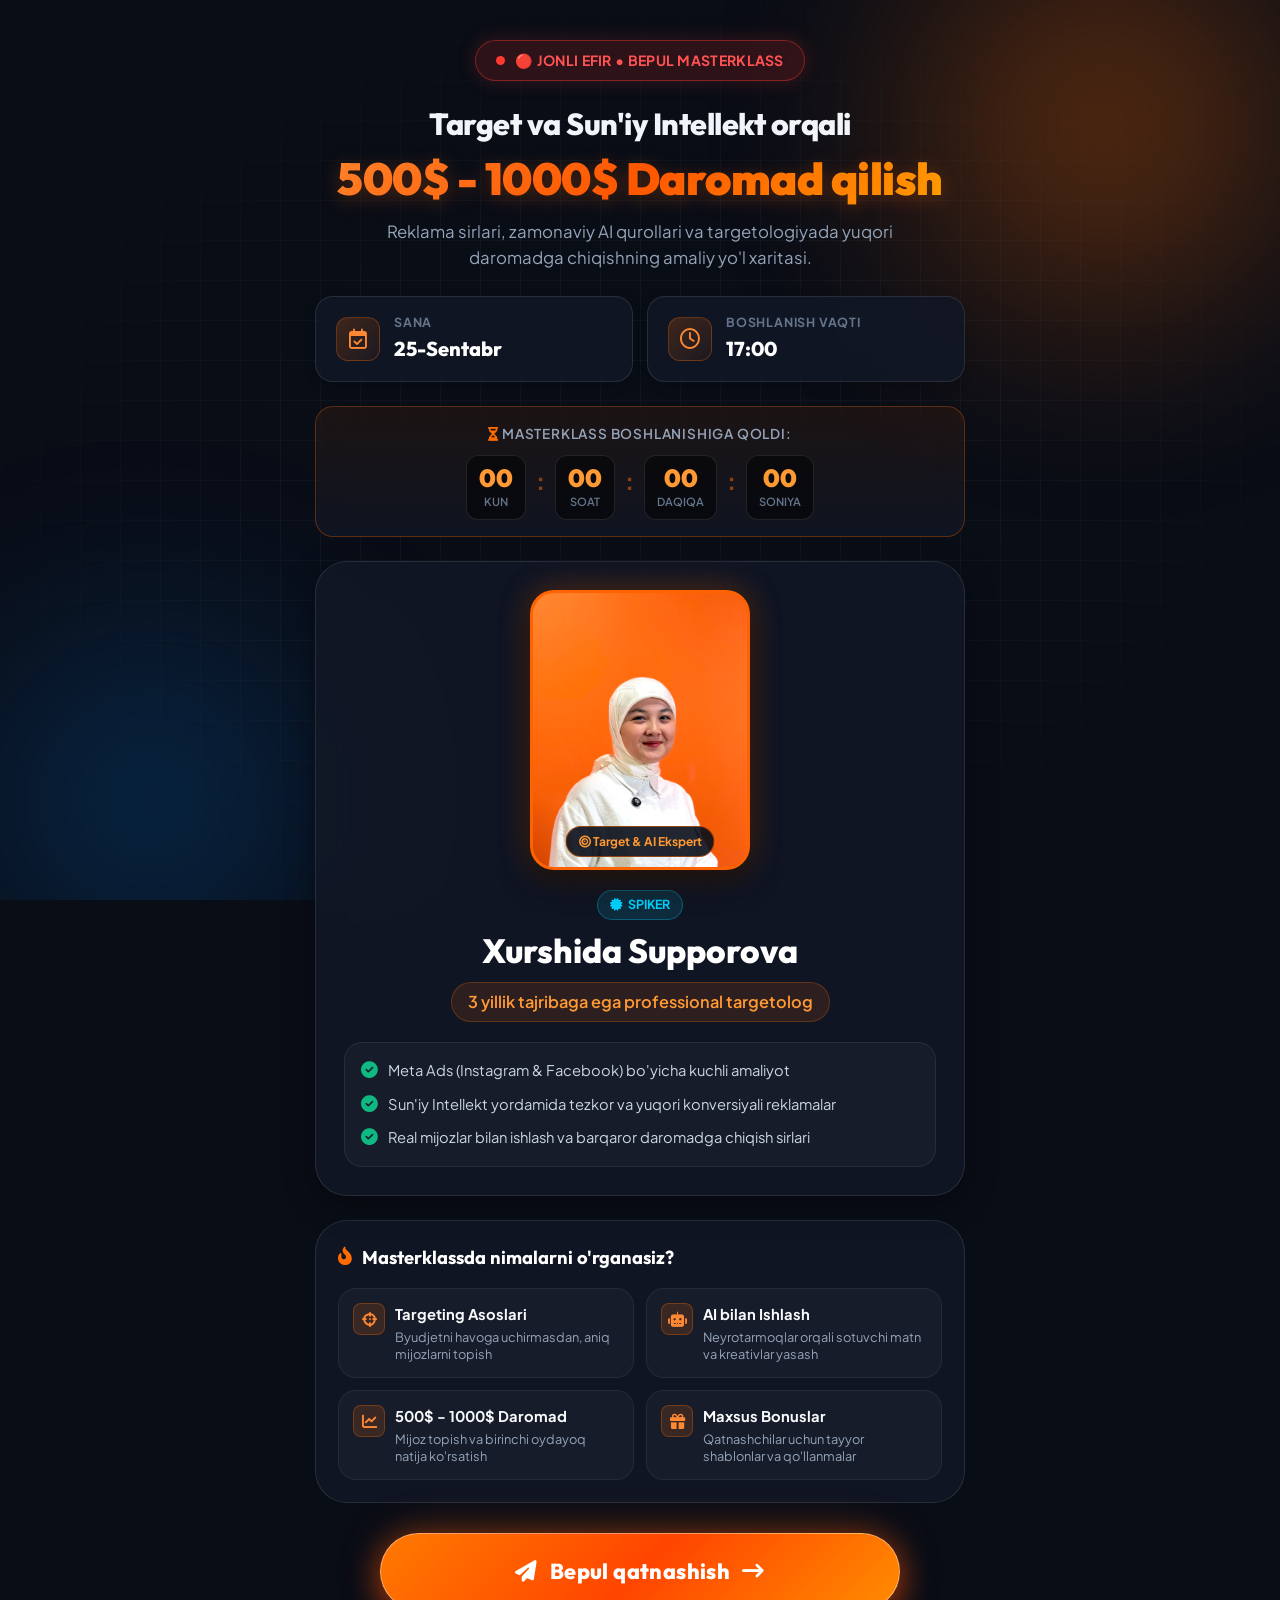
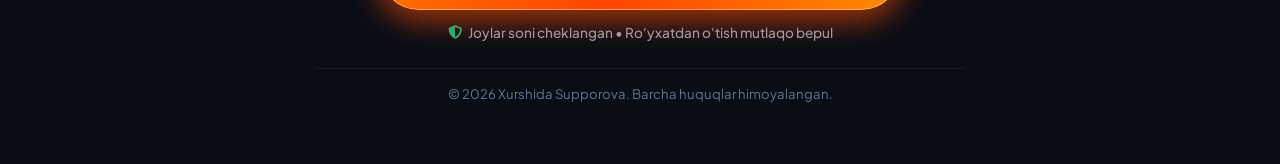
==== Xurshida_protarget.html @ 2bc8caa8 "Initial commit - Target va AI landing page" ====
<!DOCTYPE html>
<html lang="uz">
<head>
  <meta charset="UTF-8">
  <meta name="viewport" content="width=device-width, initial-scale=1.0">
  <title>Target va Sun'iy Intellekt orqali 500$ - 1000$ Daromad Qilish | Xurshida Supporova</title>
  
  <!-- SEO & Social Meta Tags -->
  <meta name="description" content="Target va Sun'iy Intellekt yordamida 500$ - 1000$ daromad qilish sirlari. Xurshida Supporova bilan bepul masterklass.">
  <meta property="og:title" content="Target va Sun'iy Intellekt orqali 500$ - 1000$ Daromad Qilish">
  <meta property="og:description" content="25-Sentabr, soat 17:00 da bepul jonli masterklass!">
  <meta property="og:image" content="assets/xurshida.png">
  <meta property="og:type" content="website">

  <!-- Google Fonts -->
  <link rel="preconnect" href="https://fonts.googleapis.com">
  <link rel="preconnect" href="https://fonts.gstatic.com" crossorigin>
  <link href="https://fonts.googleapis.com/css2?family=Plus+Jakarta+Sans:wght@400;500;600;700;800;900&family=Outfit:wght@400;600;700;800;900&display=swap" rel="stylesheet">
  
  <!-- Font Awesome Icons -->
  <link rel="stylesheet" href="https://cdnjs.cloudflare.com/ajax/libs/font-awesome/6.5.1/css/all.min.css">
  
  <style>
    /* ==========================================================================
       CSS Reset & Variables
       ========================================================================== */
    :root {
      --primary-orange: #ff6b00;
      --primary-orange-light: #ff8833;
      --primary-orange-glow: rgba(255, 107, 0, 0.4);
      --accent-cyan: #00d2ff;
      --accent-blue: #3b82f6;
      
      --bg-dark: #090d16;
      --bg-card: rgba(18, 24, 38, 0.85);
      --bg-card-hover: rgba(24, 32, 50, 0.95);
      --bg-glass: rgba(255, 255, 255, 0.04);
      
      --border-color: rgba(255, 255, 255, 0.1);
      --border-highlight: rgba(255, 107, 0, 0.4);
      
      --text-main: #ffffff;
      --text-muted: #94a3b8;
      --text-dim: #64748b;
      
      --font-heading: 'Outfit', -apple-system, BlinkMacSystemFont, sans-serif;
      --font-body: 'Plus Jakarta Sans', -apple-system, BlinkMacSystemFont, sans-serif;
      
      --shadow-sm: 0 4px 12px rgba(0, 0, 0, 0.2);
      --shadow-md: 0 10px 30px rgba(0, 0, 0, 0.35);
      --shadow-glow: 0 0 40px rgba(255, 107, 0, 0.25);
      
      --radius-sm: 12px;
      --radius-md: 18px;
      --radius-lg: 24px;
      --radius-xl: 32px;
    }

    *, *::before, *::after {
      box-sizing: border-box;
      margin: 0;
      padding: 0;
    }

    html {
      scroll-behavior: smooth;
    }

    body {
      font-family: var(--font-body);
      background-color: var(--bg-dark);
      color: var(--text-main);
      min-height: 100vh;
      line-height: 1.6;
      overflow-x: hidden;
      position: relative;
      -webkit-font-smoothing: antialiased;
    }

    /* Background Effects */
    .bg-effects {
      position: fixed;
      top: 0;
      left: 0;
      width: 100vw;
      height: 100vh;
      pointer-events: none;
      z-index: 0;
      overflow: hidden;
    }

    .glow {
      position: absolute;
      border-radius: 50%;
      filter: blur(100px);
      opacity: 0.45;
    }

    .glow-1 {
      width: 550px;
      height: 550px;
      background: radial-gradient(circle, #ff6b00 0%, rgba(255, 107, 0, 0) 70%);
      top: -150px;
      right: -100px;
      animation: floatSlow 12s ease-in-out infinite alternate;
    }

    .glow-2 {
      width: 500px;
      height: 500px;
      background: radial-gradient(circle, #0088ff 0%, rgba(0, 136, 255, 0) 70%);
      bottom: -150px;
      left: -100px;
      opacity: 0.3;
      animation: floatSlow 15s ease-in-out infinite alternate-reverse;
    }

    .target-grid {
      position: absolute;
      inset: 0;
      background-image: 
        linear-gradient(rgba(255, 255, 255, 0.03) 1px, transparent 1px),
        linear-gradient(90deg, rgba(255, 255, 255, 0.03) 1px, transparent 1px);
      background-size: 40px 40px;
      mask-image: radial-gradient(ellipse at center, black 40%, transparent 80%);
      -webkit-mask-image: radial-gradient(ellipse at center, black 40%, transparent 80%);
    }

    @keyframes floatSlow {
      0% { transform: translateY(0px) scale(1); }
      100% { transform: translateY(50px) scale(1.1); }
    }

    /* Layout */
    .main-wrapper {
      position: relative;
      z-index: 1;
      padding: 40px 16px 60px;
      display: flex;
      justify-content: center;
    }

    .container {
      width: 100%;
      max-width: 650px;
      display: flex;
      flex-direction: column;
      align-items: center;
      gap: 24px;
    }

    /* Live Badge */
    .badge-container {
      display: flex;
      justify-content: center;
      width: 100%;
    }

    .live-pill {
      display: inline-flex;
      align-items: center;
      gap: 10px;
      padding: 8px 20px;
      background: rgba(255, 59, 48, 0.15);
      border: 1px solid rgba(255, 59, 48, 0.4);
      border-radius: 50px;
      font-size: 0.88rem;
      font-weight: 700;
      color: #ff5252;
      letter-spacing: 0.3px;
      text-transform: uppercase;
      backdrop-filter: blur(10px);
      box-shadow: 0 0 20px rgba(255, 59, 48, 0.2);
    }

    .pulsing-dot {
      width: 9px;
      height: 9px;
      background-color: #ff3b30;
      border-radius: 50%;
      display: inline-block;
      animation: pulseDot 1.6s infinite;
    }

    @keyframes pulseDot {
      0% { transform: scale(0.95); box-shadow: 0 0 0 0 rgba(255, 59, 48, 0.8); }
      70% { transform: scale(1); box-shadow: 0 0 0 10px rgba(255, 59, 48, 0); }
      100% { transform: scale(0.95); box-shadow: 0 0 0 0 rgba(255, 59, 48, 0); }
    }

    /* Header */
    .header-section {
      text-align: center;
      width: 100%;
    }

    .main-title {
      font-family: var(--font-heading);
      display: flex;
      flex-direction: column;
      gap: 8px;
      line-height: 1.25;
      font-weight: 800;
    }

    .title-line-1 {
      font-size: clamp(1.4rem, 4.5vw, 1.9rem);
      color: #f1f5f9;
      letter-spacing: -0.5px;
    }

    .title-line-2 {
      font-size: clamp(1.85rem, 6.5vw, 2.8rem);
      font-weight: 900;
      letter-spacing: -0.5px;
    }

    .gradient-text {
      background: linear-gradient(135deg, #ff8833 0%, #ff5500 50%, #ffaa00 100%);
      -webkit-background-clip: text;
      -webkit-text-fill-color: transparent;
      text-shadow: 0 4px 20px rgba(255, 107, 0, 0.3);
    }

    .subtitle-text {
      margin-top: 12px;
      font-size: clamp(0.95rem, 2.5vw, 1.05rem);
      color: var(--text-muted);
      max-width: 540px;
      margin-inline: auto;
    }

    /* Date & Time */
    .datetime-grid {
      display: grid;
      grid-template-columns: 1fr 1fr;
      gap: 14px;
      width: 100%;
    }

    .datetime-card {
      display: flex;
      align-items: center;
      gap: 14px;
      background: var(--bg-card);
      border: 1px solid var(--border-color);
      padding: 16px 20px;
      border-radius: var(--radius-md);
      backdrop-filter: blur(16px);
      box-shadow: var(--shadow-sm);
    }

    .datetime-card .icon-wrap {
      width: 44px;
      height: 44px;
      background: linear-gradient(135deg, rgba(255, 107, 0, 0.2), rgba(255, 107, 0, 0.05));
      border: 1px solid rgba(255, 107, 0, 0.3);
      border-radius: var(--radius-sm);
      display: flex;
      align-items: center;
      justify-content: center;
      font-size: 1.25rem;
      color: #ff8833;
      flex-shrink: 0;
    }

    .dt-info {
      display: flex;
      flex-direction: column;
    }

    .dt-label {
      font-size: 0.78rem;
      text-transform: uppercase;
      letter-spacing: 0.8px;
      color: var(--text-dim);
      font-weight: 700;
    }

    .dt-value {
      font-family: var(--font-heading);
      font-size: 1.25rem;
      font-weight: 800;
      color: #ffffff;
    }

    /* Countdown */
    .countdown-wrapper {
      width: 100%;
      background: linear-gradient(180deg, rgba(255, 107, 0, 0.08) 0%, rgba(18, 24, 38, 0.7) 100%);
      border: 1px solid rgba(255, 107, 0, 0.3);
      border-radius: var(--radius-md);
      padding: 16px 20px;
      text-align: center;
      backdrop-filter: blur(16px);
    }

    .countdown-header {
      font-size: 0.85rem;
      color: var(--text-muted);
      text-transform: uppercase;
      letter-spacing: 0.8px;
      font-weight: 600;
      margin-bottom: 10px;
    }

    .countdown-grid {
      display: flex;
      justify-content: center;
      align-items: center;
      gap: 10px;
    }

    .timer-box {
      background: rgba(0, 0, 0, 0.5);
      border: 1px solid rgba(255, 255, 255, 0.1);
      border-radius: var(--radius-sm);
      padding: 8px 12px;
      min-width: 60px;
      display: flex;
      flex-direction: column;
      align-items: center;
    }

    .timer-num {
      font-family: var(--font-heading);
      font-size: 1.55rem;
      font-weight: 900;
      color: #ff9933;
      line-height: 1.1;
    }

    .timer-unit {
      font-size: 0.7rem;
      color: var(--text-dim);
      text-transform: uppercase;
      font-weight: 600;
      margin-top: 2px;
    }

    .timer-separator {
      font-size: 1.4rem;
      font-weight: 800;
      color: rgba(255, 107, 0, 0.5);
      margin-bottom: 12px;
    }

    /* Speaker Spotlight Card */
    .speaker-spotlight-card {
      width: 100%;
      background: var(--bg-card);
      border: 1px solid var(--border-color);
      border-radius: var(--radius-xl);
      padding: 28px;
      box-shadow: var(--shadow-md);
      backdrop-filter: blur(20px);
    }

    .speaker-card-inner {
      display: flex;
      flex-direction: column;
      align-items: center;
      gap: 20px;
      text-align: center;
    }

    .image-frame {
      position: relative;
      width: 220px;
      height: 280px;
      border-radius: 24px;
      overflow: hidden;
      border: 3px solid rgba(255, 107, 0, 0.6);
      box-shadow: 0 10px 30px rgba(0, 0, 0, 0.6), 0 0 30px rgba(255, 107, 0, 0.35);
      background: #ff5500;
    }

    .speaker-photo {
      width: 100%;
      height: 100%;
      object-fit: cover;
      object-position: top center;
      display: block;
    }

    .speaker-tag-badge {
      position: absolute;
      bottom: 10px;
      left: 50%;
      transform: translateX(-50%);
      background: rgba(10, 15, 26, 0.9);
      border: 1px solid rgba(255, 107, 0, 0.5);
      padding: 5px 12px;
      border-radius: 50px;
      font-size: 0.75rem;
      font-weight: 700;
      color: #ff9933;
      white-space: nowrap;
    }

    .speaker-details {
      display: flex;
      flex-direction: column;
      align-items: center;
      gap: 14px;
      width: 100%;
    }

    .speaker-badge {
      display: inline-flex;
      align-items: center;
      gap: 6px;
      background: rgba(0, 210, 255, 0.12);
      border: 1px solid rgba(0, 210, 255, 0.3);
      color: var(--accent-cyan);
      padding: 4px 12px;
      border-radius: 50px;
      font-size: 0.78rem;
      font-weight: 700;
      text-transform: uppercase;
    }

    .speaker-name {
      font-family: var(--font-heading);
      font-size: clamp(1.6rem, 4vw, 2.1rem);
      font-weight: 800;
      color: #ffffff;
      margin-top: 4px;
    }

    .speaker-role {
      font-size: 1.02rem;
      color: #ff9933;
      font-weight: 600;
      background: rgba(255, 107, 0, 0.12);
      padding: 6px 16px;
      border-radius: 50px;
      border: 1px solid rgba(255, 107, 0, 0.25);
      margin-top: 4px;
    }

    .speaker-perks {
      display: flex;
      flex-direction: column;
      gap: 10px;
      width: 100%;
      text-align: left;
      background: rgba(255, 255, 255, 0.03);
      border: 1px solid rgba(255, 255, 255, 0.07);
      padding: 16px;
      border-radius: var(--radius-md);
      margin-top: 6px;
    }

    .perk-item {
      display: flex;
      align-items: flex-start;
      gap: 10px;
      font-size: 0.92rem;
      color: #cbd5e1;
    }

    .perk-item i {
      color: #10b981;
      font-size: 1.05rem;
      margin-top: 3px;
      flex-shrink: 0;
    }

    /* Benefits */
    .benefits-card {
      width: 100%;
      background: var(--bg-card);
      border: 1px solid var(--border-color);
      border-radius: var(--radius-xl);
      padding: 22px;
    }

    .benefits-title {
      font-family: var(--font-heading);
      font-size: 1.15rem;
      font-weight: 700;
      color: #ffffff;
      margin-bottom: 16px;
      display: flex;
      align-items: center;
      gap: 10px;
    }

    .benefits-title i {
      color: var(--primary-orange);
    }

    .benefits-grid {
      display: grid;
      grid-template-columns: 1fr 1fr;
      gap: 12px;
    }

    .benefit-box {
      background: rgba(255, 255, 255, 0.03);
      border: 1px solid rgba(255, 255, 255, 0.06);
      border-radius: var(--radius-md);
      padding: 14px;
      display: flex;
      gap: 10px;
      align-items: flex-start;
    }

    .b-icon {
      width: 32px;
      height: 32px;
      background: rgba(255, 107, 0, 0.15);
      border: 1px solid rgba(255, 107, 0, 0.3);
      border-radius: 8px;
      display: flex;
      align-items: center;
      justify-content: center;
      color: var(--primary-orange-light);
      font-size: 0.95rem;
      flex-shrink: 0;
    }

    .b-content h4 {
      font-size: 0.92rem;
      font-weight: 700;
      color: #f8fafc;
      margin-bottom: 2px;
    }

    .b-content p {
      font-size: 0.8rem;
      color: var(--text-muted);
      line-height: 1.35;
    }

    /* CTA Button */
    .cta-section {
      width: 100%;
      display: flex;
      flex-direction: column;
      align-items: center;
      gap: 12px;
      margin-top: 6px;
    }

    .cta-btn {
      width: 100%;
      max-width: 520px;
      display: block;
      text-decoration: none;
      background: linear-gradient(135deg, #ff7a00 0%, #ff4500 50%, #ff8c00 100%);
      color: #ffffff;
      padding: 20px 28px;
      border-radius: 50px;
      font-family: var(--font-heading);
      font-size: 1.35rem;
      font-weight: 800;
      letter-spacing: 0.4px;
      text-align: center;
      position: relative;
      overflow: hidden;
      box-shadow: 0 10px 30px rgba(255, 69, 0, 0.5), 0 0 40px rgba(255, 107, 0, 0.35);
      border: 1px solid rgba(255, 255, 255, 0.4);
      cursor: pointer;
      transition: transform 0.2s ease, box-shadow 0.2s ease;
      animation: buttonHeartbeat 2.2s infinite ease-in-out;
    }

    .cta-btn:hover {
      transform: translateY(-3px) scale(1.02);
      box-shadow: 0 16px 45px rgba(255, 69, 0, 0.7), 0 0 60px rgba(255, 107, 0, 0.6);
    }

    .btn-content {
      position: relative;
      z-index: 2;
      display: flex;
      align-items: center;
      justify-content: center;
      gap: 12px;
    }

    @keyframes buttonHeartbeat {
      0% { box-shadow: 0 10px 30px rgba(255, 69, 0, 0.45), 0 0 0 0 rgba(255, 107, 0, 0.6); }
      50% { box-shadow: 0 14px 40px rgba(255, 69, 0, 0.7), 0 0 0 15px rgba(255, 107, 0, 0); }
      100% { box-shadow: 0 10px 30px rgba(255, 69, 0, 0.45), 0 0 0 0 rgba(255, 107, 0, 0); }
    }

    .cta-note {
      font-size: 0.85rem;
      color: var(--text-muted);
      display: flex;
      align-items: center;
      gap: 6px;
      font-weight: 500;
      text-align: center;
    }

    .cta-note i {
      color: #10b981;
    }

    .site-footer {
      text-align: center;
      font-size: 0.82rem;
      color: var(--text-dim);
      padding-top: 14px;
      border-top: 1px solid rgba(255, 255, 255, 0.05);
      width: 100%;
    }

    @media (max-width: 600px) {
      .main-wrapper { padding: 20px 12px 35px; }
      .datetime-grid { grid-template-columns: 1fr; }
      .benefits-grid { grid-template-columns: 1fr; }
      .cta-btn { font-size: 1.15rem; padding: 16px 20px; }
    }
  </style>
</head>
<body>
  <!-- Dynamic Background -->
  <div class="bg-effects">
    <div class="glow glow-1"></div>
    <div class="glow glow-2"></div>
    <div class="target-grid"></div>
  </div>

  <!-- Main Container -->
  <main class="main-wrapper">
    <div class="container">
      
      <!-- Top Live Badge -->
      <div class="badge-container">
        <span class="live-pill">
          <span class="pulsing-dot"></span>
          <span>🔴 Jonli Efir • Bepul Masterklass</span>
        </span>
      </div>

      <!-- Hero Header Section -->
      <header class="header-section">
        <h1 class="main-title">
          <span class="title-line-1">Target va Sun'iy Intellekt orqali</span>
          <span class="title-line-2 gradient-text">500$ - 1000$ Daromad qilish</span>
        </h1>
        <p class="subtitle-text">
          Reklama sirlari, zamonaviy AI qurollari va targetologiyada yuqori daromadga chiqishning amaliy yo'l xaritasi.
        </p>
      </header>

      <!-- Date & Time Info Bar -->
      <div class="datetime-grid">
        <div class="datetime-card">
          <div class="icon-wrap">
            <i class="fa-regular fa-calendar-check"></i>
          </div>
          <div class="dt-info">
            <span class="dt-label">Sana</span>
            <span class="dt-value">25-Sentabr</span>
          </div>
        </div>

        <div class="datetime-card">
          <div class="icon-wrap">
            <i class="fa-regular fa-clock"></i>
          </div>
          <div class="dt-info">
            <span class="dt-label">Boshlanish vaqti</span>
            <span class="dt-value">17:00</span>
          </div>
        </div>
      </div>

      <!-- Countdown Timer -->
      <div class="countdown-wrapper">
        <div class="countdown-header">
          <i class="fa-solid fa-hourglass-half" style="color: #ff6b00;"></i> Masterklass boshlanishiga qoldi:
        </div>
        <div class="countdown-grid">
          <div class="timer-box">
            <span class="timer-num" id="cdDays">00</span>
            <span class="timer-unit">Kun</span>
          </div>
          <div class="timer-separator">:</div>
          <div class="timer-box">
            <span class="timer-num" id="cdHours">00</span>
            <span class="timer-unit">Soat</span>
          </div>
          <div class="timer-separator">:</div>
          <div class="timer-box">
            <span class="timer-num" id="cdMinutes">00</span>
            <span class="timer-unit">Daqiqa</span>
          </div>
          <div class="timer-separator">:</div>
          <div class="timer-box">
            <span class="timer-num" id="cdSeconds">00</span>
            <span class="timer-unit">Soniya</span>
          </div>
        </div>
      </div>

      <!-- Main Speaker Spotlight Card -->
      <div class="speaker-spotlight-card">
        <div class="speaker-card-inner">
          
          <!-- Speaker Image Area -->
          <div class="image-frame">
            <img src="assets/xurshida.png" alt="Xurshida Supporova" class="speaker-photo" onerror="this.src='speaker.png'">
            <div class="speaker-tag-badge">
              <i class="fa-solid fa-bullseye"></i> Target & AI Ekspert
            </div>
          </div>

          <!-- Speaker Details -->
          <div class="speaker-details">
            <div class="speaker-meta">
              <span class="speaker-badge"><i class="fa-solid fa-certificate"></i> Spiker</span>
              <h2 class="speaker-name">Xurshida Supporova</h2>
              <p class="speaker-role">3 yillik tajribaga ega professional targetolog</p>
            </div>

            <!-- Key Features -->
            <div class="speaker-perks">
              <div class="perk-item">
                <i class="fa-solid fa-circle-check"></i>
                <span>Meta Ads (Instagram & Facebook) bo'yicha kuchli amaliyot</span>
              </div>
              <div class="perk-item">
                <i class="fa-solid fa-circle-check"></i>
                <span>Sun'iy Intellekt yordamida tezkor va yuqori konversiyali reklamalar</span>
              </div>
              <div class="perk-item">
                <i class="fa-solid fa-circle-check"></i>
                <span>Real mijozlar bilan ishlash va barqaror daromadga chiqish sirlari</span>
              </div>
            </div>
          </div>

        </div>
      </div>

      <!-- What You Will Learn -->
      <div class="benefits-card">
        <h3 class="benefits-title">
          <i class="fa-solid fa-fire-flame-curved"></i> Masterklassda nimalarni o'rganasiz?
        </h3>
        <div class="benefits-grid">
          <div class="benefit-box">
            <div class="b-icon"><i class="fa-solid fa-crosshairs"></i></div>
            <div class="b-content">
              <h4>Targeting Asoslari</h4>
              <p>Byudjetni havoga uchirmasdan, aniq mijozlarni topish</p>
            </div>
          </div>
          <div class="benefit-box">
            <div class="b-icon"><i class="fa-solid fa-robot"></i></div>
            <div class="b-content">
              <h4>AI bilan Ishlash</h4>
              <p>Neyrotarmoqlar orqali sotuvchi matn va kreativlar yasash</p>
            </div>
          </div>
          <div class="benefit-box">
            <div class="b-icon"><i class="fa-solid fa-chart-line"></i></div>
            <div class="b-content">
              <h4>500$ - 1000$ Daromad</h4>
              <p>Mijoz topish va birinchi oydayoq natija ko'rsatish</p>
            </div>
          </div>
          <div class="benefit-box">
            <div class="b-icon"><i class="fa-solid fa-gift"></i></div>
            <div class="b-content">
              <h4>Maxsus Bonuslar</h4>
              <p>Qatnashchilar uchun tayyor shablonlar va qo'llanmalar</p>
            </div>
          </div>
        </div>
      </div>

      <!-- Call To Action (Action Section) -->
      <div class="cta-section">
        <a href="https://t.me/Xurshida_Sapparova_protarget" onclick="goToTelegram(event)" id="ctaButton" class="cta-btn" target="_blank" rel="noopener noreferrer">
          <span class="btn-content">
            <i class="fa-solid fa-paper-plane"></i>
            <span>Bepul qatnashish</span>
            <i class="fa-solid fa-arrow-right-long"></i>
          </span>
        </a>
        <p class="cta-note">
          <i class="fa-solid fa-shield-halved"></i> Joylar soni cheklangan • Ro'yxatdan o'tish mutlaqo bepul
        </p>
      </div>

      <!-- Footer -->
      <footer class="site-footer">
        <p>© 2026 Xurshida Supporova. Barcha huquqlar himoyalangan.</p>
      </footer>

    </div>
  </main>

  <script>
    const TELEGRAM_URL = "https://t.me/Xurshida_Sapparova_protarget";

    function goToTelegram(e) {
      if (e) e.preventDefault();
      window.open(TELEGRAM_URL, "_blank");
      window.location.href = TELEGRAM_URL;
    }

    // Live Countdown Timer
    function initCountdown() {
      const targetDate = new Date("2026-09-25T17:00:00+05:00").getTime();
      const daysEl = document.getElementById("cdDays");
      const hoursEl = document.getElementById("cdHours");
      const minsEl = document.getElementById("cdMinutes");
      const secsEl = document.getElementById("cdSeconds");

      function update() {
        const now = new Date().getTime();
        const diff = targetDate - now;
        if (diff <= 0) return;

        const d = Math.floor(diff / (1000 * 60 * 60 * 24));
        const h = Math.floor((diff % (1000 * 60 * 60 * 24)) / (1000 * 60 * 60));
        const m = Math.floor((diff % (1000 * 60 * 60)) / (1000 * 60));
        const s = Math.floor((diff % (1000 * 60)) / 1000);

        if (daysEl) daysEl.textContent = String(d).padStart(2, '0');
        if (hoursEl) hoursEl.textContent = String(h).padStart(2, '0');
        if (minsEl) minsEl.textContent = String(m).padStart(2, '0');
        if (secsEl) secsEl.textContent = String(s).padStart(2, '0');
      }

      update();
      setInterval(update, 1000);
    }

    document.addEventListener("DOMContentLoaded", initCountdown);
  </script>
</body>
</html>
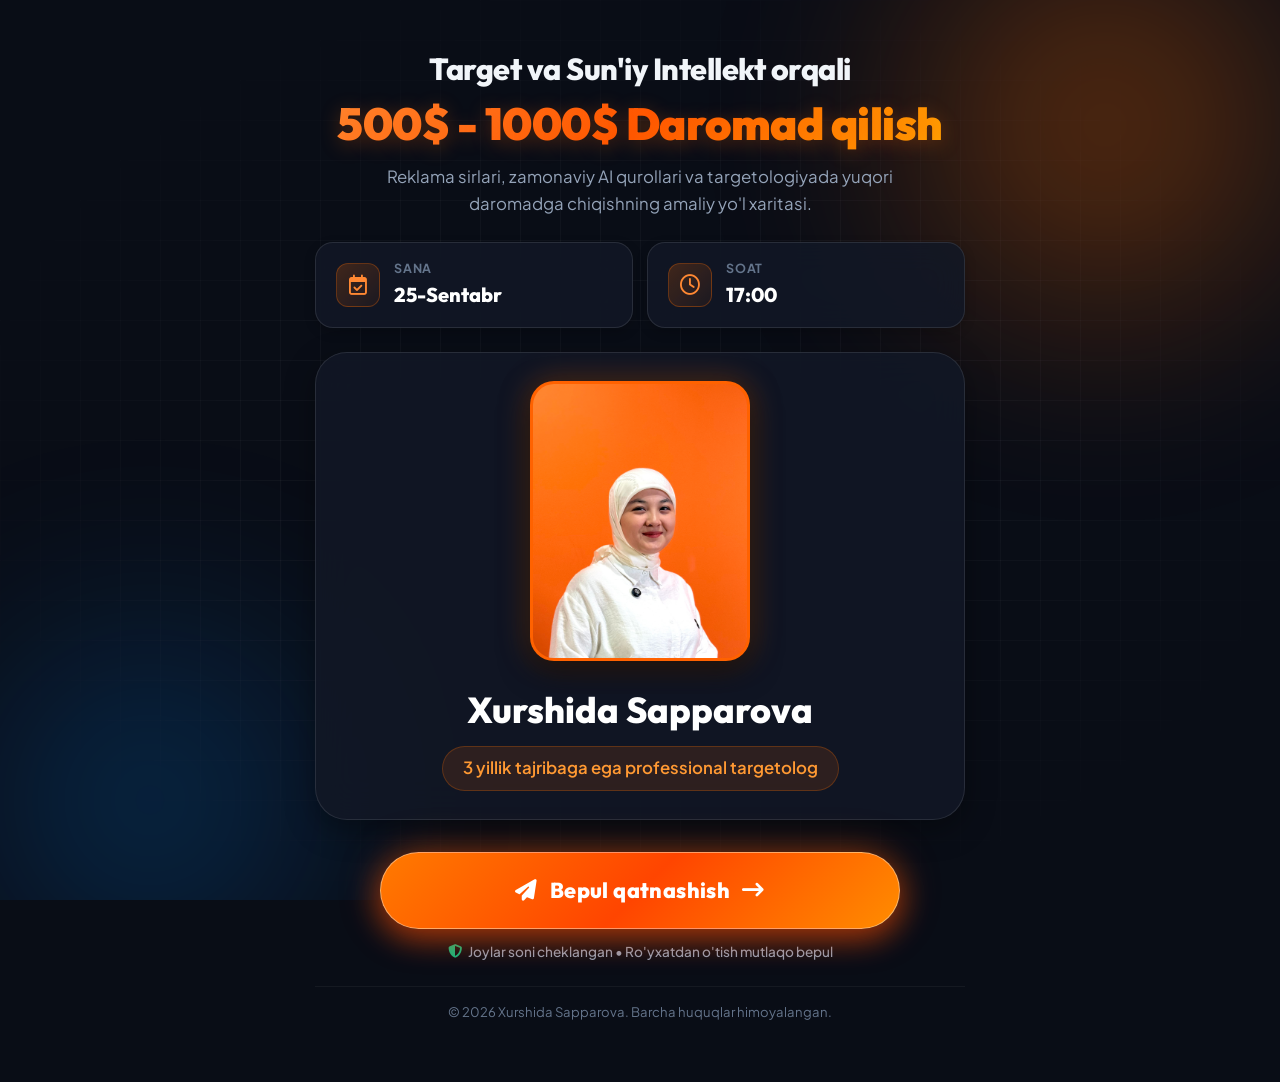
==== commit 616151f3: "Update layout: remove countdown/badges and fix surname to Sapparova" ====
--- a/Xurshida_protarget.html
+++ b/Xurshida_protarget.html
@@ -3,12 +3,12 @@
 <head>
   <meta charset="UTF-8">
   <meta name="viewport" content="width=device-width, initial-scale=1.0">
-  <title>Target va Sun'iy Intellekt orqali 500$ - 1000$ Daromad Qilish | Xurshida Supporova</title>
+  <title>Target va Sun'iy Intellekt orqali 500$ - 1000$ Daromad Qilish | Xurshida Sapparova</title>
   
   <!-- SEO & Social Meta Tags -->
-  <meta name="description" content="Target va Sun'iy Intellekt yordamida 500$ - 1000$ daromad qilish sirlari. Xurshida Supporova bilan bepul masterklass.">
+  <meta name="description" content="Target va Sun'iy Intellekt yordamida 500$ - 1000$ daromad qilish sirlari. Xurshida Sapparova bilan bepul masterklass.">
   <meta property="og:title" content="Target va Sun'iy Intellekt orqali 500$ - 1000$ Daromad Qilish">
-  <meta property="og:description" content="25-Sentabr, soat 17:00 da bepul jonli masterklass!">
+  <meta property="og:description" content="25-Sentabr, soat 17:00 da bepul masterklass!">
   <meta property="og:image" content="assets/xurshida.png">
   <meta property="og:type" content="website">
 
@@ -149,49 +149,11 @@
       gap: 24px;
     }
 
-    /* Live Badge */
-    .badge-container {
-      display: flex;
-      justify-content: center;
-      width: 100%;
-    }
-
-    .live-pill {
-      display: inline-flex;
-      align-items: center;
-      gap: 10px;
-      padding: 8px 20px;
-      background: rgba(255, 59, 48, 0.15);
-      border: 1px solid rgba(255, 59, 48, 0.4);
-      border-radius: 50px;
-      font-size: 0.88rem;
-      font-weight: 700;
-      color: #ff5252;
-      letter-spacing: 0.3px;
-      text-transform: uppercase;
-      backdrop-filter: blur(10px);
-      box-shadow: 0 0 20px rgba(255, 59, 48, 0.2);
-    }
-
-    .pulsing-dot {
-      width: 9px;
-      height: 9px;
-      background-color: #ff3b30;
-      border-radius: 50%;
-      display: inline-block;
-      animation: pulseDot 1.6s infinite;
-    }
-
-    @keyframes pulseDot {
-      0% { transform: scale(0.95); box-shadow: 0 0 0 0 rgba(255, 59, 48, 0.8); }
-      70% { transform: scale(1); box-shadow: 0 0 0 10px rgba(255, 59, 48, 0); }
-      100% { transform: scale(0.95); box-shadow: 0 0 0 0 rgba(255, 59, 48, 0); }
-    }
-
     /* Header */
     .header-section {
       text-align: center;
       width: 100%;
+      margin-top: 10px;
     }
 
     .main-title {
@@ -282,67 +244,6 @@
       font-size: 1.25rem;
       font-weight: 800;
       color: #ffffff;
-    }
-
-    /* Countdown */
-    .countdown-wrapper {
-      width: 100%;
-      background: linear-gradient(180deg, rgba(255, 107, 0, 0.08) 0%, rgba(18, 24, 38, 0.7) 100%);
-      border: 1px solid rgba(255, 107, 0, 0.3);
-      border-radius: var(--radius-md);
-      padding: 16px 20px;
-      text-align: center;
-      backdrop-filter: blur(16px);
-    }
-
-    .countdown-header {
-      font-size: 0.85rem;
-      color: var(--text-muted);
-      text-transform: uppercase;
-      letter-spacing: 0.8px;
-      font-weight: 600;
-      margin-bottom: 10px;
-    }
-
-    .countdown-grid {
-      display: flex;
-      justify-content: center;
-      align-items: center;
-      gap: 10px;
-    }
-
-    .timer-box {
-      background: rgba(0, 0, 0, 0.5);
-      border: 1px solid rgba(255, 255, 255, 0.1);
-      border-radius: var(--radius-sm);
-      padding: 8px 12px;
-      min-width: 60px;
-      display: flex;
-      flex-direction: column;
-      align-items: center;
-    }
-
-    .timer-num {
-      font-family: var(--font-heading);
-      font-size: 1.55rem;
-      font-weight: 900;
-      color: #ff9933;
-      line-height: 1.1;
-    }
-
-    .timer-unit {
-      font-size: 0.7rem;
-      color: var(--text-dim);
-      text-transform: uppercase;
-      font-weight: 600;
-      margin-top: 2px;
-    }
-
-    .timer-separator {
-      font-size: 1.4rem;
-      font-weight: 800;
-      color: rgba(255, 107, 0, 0.5);
-      margin-bottom: 12px;
     }
 
     /* Speaker Spotlight Card */
@@ -383,155 +284,36 @@
       display: block;
     }
 
-    .speaker-tag-badge {
-      position: absolute;
-      bottom: 10px;
-      left: 50%;
-      transform: translateX(-50%);
-      background: rgba(10, 15, 26, 0.9);
-      border: 1px solid rgba(255, 107, 0, 0.5);
-      padding: 5px 12px;
-      border-radius: 50px;
-      font-size: 0.75rem;
-      font-weight: 700;
-      color: #ff9933;
-      white-space: nowrap;
-    }
-
     .speaker-details {
       display: flex;
       flex-direction: column;
       align-items: center;
-      gap: 14px;
-      width: 100%;
-    }
-
-    .speaker-badge {
-      display: inline-flex;
-      align-items: center;
-      gap: 6px;
-      background: rgba(0, 210, 255, 0.12);
-      border: 1px solid rgba(0, 210, 255, 0.3);
-      color: var(--accent-cyan);
-      padding: 4px 12px;
-      border-radius: 50px;
-      font-size: 0.78rem;
-      font-weight: 700;
-      text-transform: uppercase;
+      gap: 10px;
+      width: 100%;
+    }
+
+    .speaker-meta {
+      display: flex;
+      flex-direction: column;
+      align-items: center;
+      gap: 8px;
     }
 
     .speaker-name {
       font-family: var(--font-heading);
-      font-size: clamp(1.6rem, 4vw, 2.1rem);
+      font-size: clamp(1.7rem, 4.5vw, 2.25rem);
       font-weight: 800;
       color: #ffffff;
-      margin-top: 4px;
     }
 
     .speaker-role {
-      font-size: 1.02rem;
+      font-size: 1.05rem;
       color: #ff9933;
       font-weight: 600;
       background: rgba(255, 107, 0, 0.12);
-      padding: 6px 16px;
+      padding: 8px 20px;
       border-radius: 50px;
       border: 1px solid rgba(255, 107, 0, 0.25);
-      margin-top: 4px;
-    }
-
-    .speaker-perks {
-      display: flex;
-      flex-direction: column;
-      gap: 10px;
-      width: 100%;
-      text-align: left;
-      background: rgba(255, 255, 255, 0.03);
-      border: 1px solid rgba(255, 255, 255, 0.07);
-      padding: 16px;
-      border-radius: var(--radius-md);
-      margin-top: 6px;
-    }
-
-    .perk-item {
-      display: flex;
-      align-items: flex-start;
-      gap: 10px;
-      font-size: 0.92rem;
-      color: #cbd5e1;
-    }
-
-    .perk-item i {
-      color: #10b981;
-      font-size: 1.05rem;
-      margin-top: 3px;
-      flex-shrink: 0;
-    }
-
-    /* Benefits */
-    .benefits-card {
-      width: 100%;
-      background: var(--bg-card);
-      border: 1px solid var(--border-color);
-      border-radius: var(--radius-xl);
-      padding: 22px;
-    }
-
-    .benefits-title {
-      font-family: var(--font-heading);
-      font-size: 1.15rem;
-      font-weight: 700;
-      color: #ffffff;
-      margin-bottom: 16px;
-      display: flex;
-      align-items: center;
-      gap: 10px;
-    }
-
-    .benefits-title i {
-      color: var(--primary-orange);
-    }
-
-    .benefits-grid {
-      display: grid;
-      grid-template-columns: 1fr 1fr;
-      gap: 12px;
-    }
-
-    .benefit-box {
-      background: rgba(255, 255, 255, 0.03);
-      border: 1px solid rgba(255, 255, 255, 0.06);
-      border-radius: var(--radius-md);
-      padding: 14px;
-      display: flex;
-      gap: 10px;
-      align-items: flex-start;
-    }
-
-    .b-icon {
-      width: 32px;
-      height: 32px;
-      background: rgba(255, 107, 0, 0.15);
-      border: 1px solid rgba(255, 107, 0, 0.3);
-      border-radius: 8px;
-      display: flex;
-      align-items: center;
-      justify-content: center;
-      color: var(--primary-orange-light);
-      font-size: 0.95rem;
-      flex-shrink: 0;
-    }
-
-    .b-content h4 {
-      font-size: 0.92rem;
-      font-weight: 700;
-      color: #f8fafc;
-      margin-bottom: 2px;
-    }
-
-    .b-content p {
-      font-size: 0.8rem;
-      color: var(--text-muted);
-      line-height: 1.35;
     }
 
     /* CTA Button */
@@ -541,7 +323,7 @@
       flex-direction: column;
       align-items: center;
       gap: 12px;
-      margin-top: 6px;
+      margin-top: 8px;
     }
 
     .cta-btn {
@@ -613,7 +395,6 @@
     @media (max-width: 600px) {
       .main-wrapper { padding: 20px 12px 35px; }
       .datetime-grid { grid-template-columns: 1fr; }
-      .benefits-grid { grid-template-columns: 1fr; }
       .cta-btn { font-size: 1.15rem; padding: 16px 20px; }
     }
   </style>
@@ -630,14 +411,6 @@
   <main class="main-wrapper">
     <div class="container">
       
-      <!-- Top Live Badge -->
-      <div class="badge-container">
-        <span class="live-pill">
-          <span class="pulsing-dot"></span>
-          <span>🔴 Jonli Efir • Bepul Masterklass</span>
-        </span>
-      </div>
-
       <!-- Hero Header Section -->
       <header class="header-section">
         <h1 class="main-title">
@@ -666,36 +439,8 @@
             <i class="fa-regular fa-clock"></i>
           </div>
           <div class="dt-info">
-            <span class="dt-label">Boshlanish vaqti</span>
+            <span class="dt-label">Soat</span>
             <span class="dt-value">17:00</span>
-          </div>
-        </div>
-      </div>
-
-      <!-- Countdown Timer -->
-      <div class="countdown-wrapper">
-        <div class="countdown-header">
-          <i class="fa-solid fa-hourglass-half" style="color: #ff6b00;"></i> Masterklass boshlanishiga qoldi:
-        </div>
-        <div class="countdown-grid">
-          <div class="timer-box">
-            <span class="timer-num" id="cdDays">00</span>
-            <span class="timer-unit">Kun</span>
-          </div>
-          <div class="timer-separator">:</div>
-          <div class="timer-box">
-            <span class="timer-num" id="cdHours">00</span>
-            <span class="timer-unit">Soat</span>
-          </div>
-          <div class="timer-separator">:</div>
-          <div class="timer-box">
-            <span class="timer-num" id="cdMinutes">00</span>
-            <span class="timer-unit">Daqiqa</span>
-          </div>
-          <div class="timer-separator">:</div>
-          <div class="timer-box">
-            <span class="timer-num" id="cdSeconds">00</span>
-            <span class="timer-unit">Soniya</span>
           </div>
         </div>
       </div>
@@ -706,74 +451,17 @@
           
           <!-- Speaker Image Area -->
           <div class="image-frame">
-            <img src="assets/xurshida.png" alt="Xurshida Supporova" class="speaker-photo" onerror="this.src='speaker.png'">
-            <div class="speaker-tag-badge">
-              <i class="fa-solid fa-bullseye"></i> Target & AI Ekspert
-            </div>
+            <img src="assets/xurshida.png" alt="Xurshida Sapparova" class="speaker-photo" onerror="this.src='speaker.png'">
           </div>
 
           <!-- Speaker Details -->
           <div class="speaker-details">
             <div class="speaker-meta">
-              <span class="speaker-badge"><i class="fa-solid fa-certificate"></i> Spiker</span>
-              <h2 class="speaker-name">Xurshida Supporova</h2>
+              <h2 class="speaker-name">Xurshida Sapparova</h2>
               <p class="speaker-role">3 yillik tajribaga ega professional targetolog</p>
             </div>
-
-            <!-- Key Features -->
-            <div class="speaker-perks">
-              <div class="perk-item">
-                <i class="fa-solid fa-circle-check"></i>
-                <span>Meta Ads (Instagram & Facebook) bo'yicha kuchli amaliyot</span>
-              </div>
-              <div class="perk-item">
-                <i class="fa-solid fa-circle-check"></i>
-                <span>Sun'iy Intellekt yordamida tezkor va yuqori konversiyali reklamalar</span>
-              </div>
-              <div class="perk-item">
-                <i class="fa-solid fa-circle-check"></i>
-                <span>Real mijozlar bilan ishlash va barqaror daromadga chiqish sirlari</span>
-              </div>
-            </div>
           </div>
 
-        </div>
-      </div>
-
-      <!-- What You Will Learn -->
-      <div class="benefits-card">
-        <h3 class="benefits-title">
-          <i class="fa-solid fa-fire-flame-curved"></i> Masterklassda nimalarni o'rganasiz?
-        </h3>
-        <div class="benefits-grid">
-          <div class="benefit-box">
-            <div class="b-icon"><i class="fa-solid fa-crosshairs"></i></div>
-            <div class="b-content">
-              <h4>Targeting Asoslari</h4>
-              <p>Byudjetni havoga uchirmasdan, aniq mijozlarni topish</p>
-            </div>
-          </div>
-          <div class="benefit-box">
-            <div class="b-icon"><i class="fa-solid fa-robot"></i></div>
-            <div class="b-content">
-              <h4>AI bilan Ishlash</h4>
-              <p>Neyrotarmoqlar orqali sotuvchi matn va kreativlar yasash</p>
-            </div>
-          </div>
-          <div class="benefit-box">
-            <div class="b-icon"><i class="fa-solid fa-chart-line"></i></div>
-            <div class="b-content">
-              <h4>500$ - 1000$ Daromad</h4>
-              <p>Mijoz topish va birinchi oydayoq natija ko'rsatish</p>
-            </div>
-          </div>
-          <div class="benefit-box">
-            <div class="b-icon"><i class="fa-solid fa-gift"></i></div>
-            <div class="b-content">
-              <h4>Maxsus Bonuslar</h4>
-              <p>Qatnashchilar uchun tayyor shablonlar va qo'llanmalar</p>
-            </div>
-          </div>
         </div>
       </div>
 
@@ -793,7 +481,7 @@
 
       <!-- Footer -->
       <footer class="site-footer">
-        <p>© 2026 Xurshida Supporova. Barcha huquqlar himoyalangan.</p>
+        <p>© 2026 Xurshida Sapparova. Barcha huquqlar himoyalangan.</p>
       </footer>
 
     </div>
@@ -807,36 +495,6 @@
       window.open(TELEGRAM_URL, "_blank");
       window.location.href = TELEGRAM_URL;
     }
-
-    // Live Countdown Timer
-    function initCountdown() {
-      const targetDate = new Date("2026-09-25T17:00:00+05:00").getTime();
-      const daysEl = document.getElementById("cdDays");
-      const hoursEl = document.getElementById("cdHours");
-      const minsEl = document.getElementById("cdMinutes");
-      const secsEl = document.getElementById("cdSeconds");
-
-      function update() {
-        const now = new Date().getTime();
-        const diff = targetDate - now;
-        if (diff <= 0) return;
-
-        const d = Math.floor(diff / (1000 * 60 * 60 * 24));
-        const h = Math.floor((diff % (1000 * 60 * 60 * 24)) / (1000 * 60 * 60));
-        const m = Math.floor((diff % (1000 * 60 * 60)) / (1000 * 60));
-        const s = Math.floor((diff % (1000 * 60)) / 1000);
-
-        if (daysEl) daysEl.textContent = String(d).padStart(2, '0');
-        if (hoursEl) hoursEl.textContent = String(h).padStart(2, '0');
-        if (minsEl) minsEl.textContent = String(m).padStart(2, '0');
-        if (secsEl) secsEl.textContent = String(s).padStart(2, '0');
-      }
-
-      update();
-      setInterval(update, 1000);
-    }
-
-    document.addEventListener("DOMContentLoaded", initCountdown);
   </script>
 </body>
 </html>
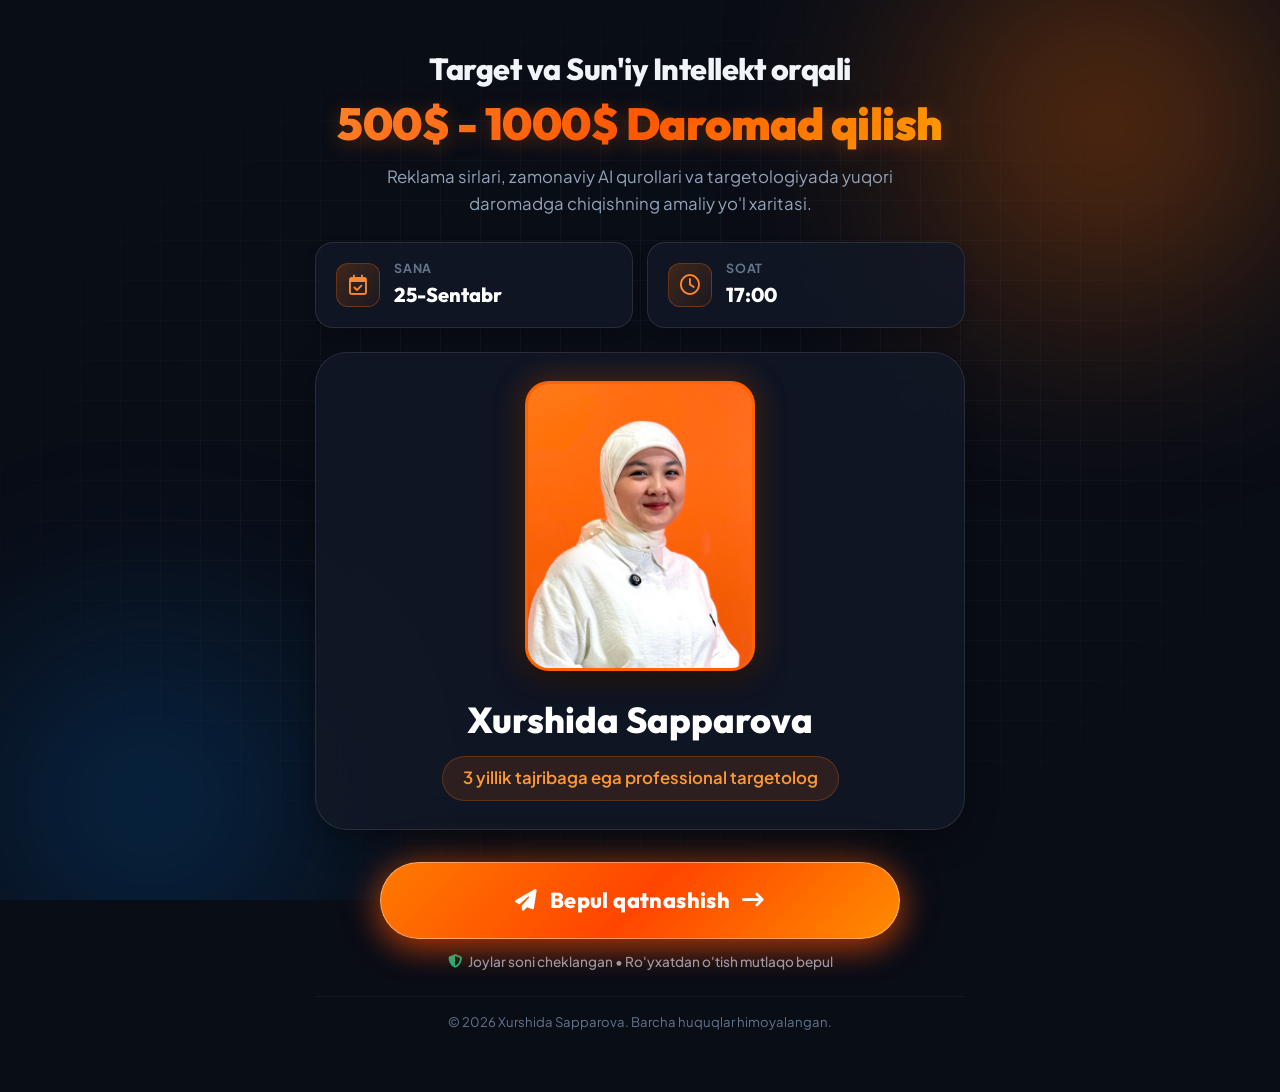
==== commit e24a39cd: "Fix speaker photo framing: zoom and remove excess top space" ====
--- a/Xurshida_protarget.html
+++ b/Xurshida_protarget.html
@@ -267,8 +267,8 @@
 
     .image-frame {
       position: relative;
-      width: 220px;
-      height: 280px;
+      width: 230px;
+      height: 290px;
       border-radius: 24px;
       overflow: hidden;
       border: 3px solid rgba(255, 107, 0, 0.6);
@@ -280,8 +280,9 @@
       width: 100%;
       height: 100%;
       object-fit: cover;
-      object-position: top center;
+      object-position: 50% 28%;
       display: block;
+      transform: scale(1.22);
     }
 
     .speaker-details {
